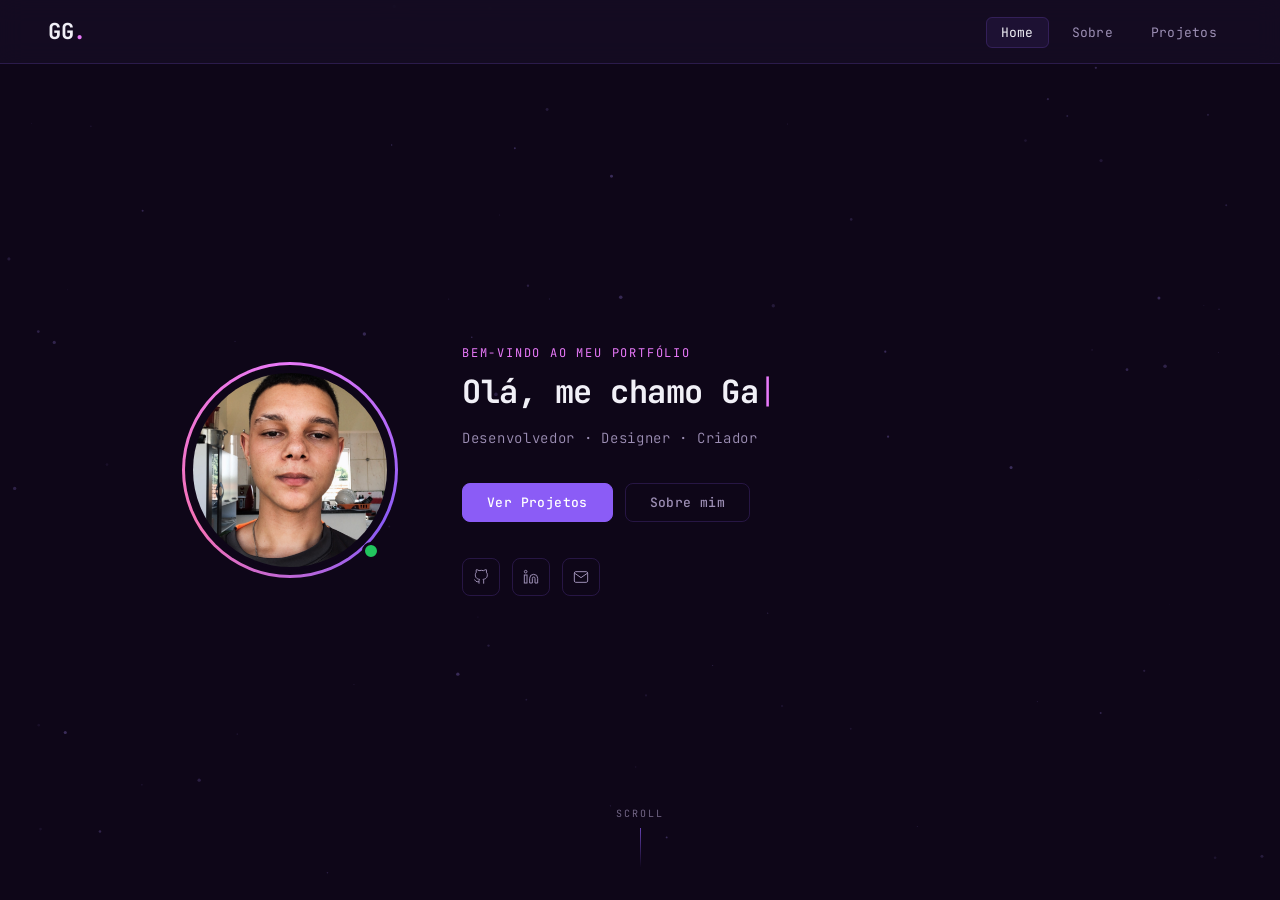
==== index.html @ 0ae0d935 "first commit" ====
<!DOCTYPE html>
<html lang="pt-br">

<head>
  <meta charset="UTF-8">
  <meta name="viewport" content="width=device-width, initial-scale=1.0">
  <title>Gabriel Gomes — Portfólio</title>
  <link rel="preconnect" href="https://fonts.googleapis.com">
  <link rel="preconnect" href="https://fonts.gstatic.com" crossorigin>
  <link href="https://fonts.googleapis.com/css2?family=JetBrains+Mono:wght@300;400;500;700&display=swap"
    rel="stylesheet">
  <link rel="stylesheet" type="text/css" href="/CSS/style.css">
</head>

<body>

  <canvas id="particles-canvas"></canvas>

  <nav class="navbar">
    <div class="nav-logo">GG<span class="accent">.</span></div>
    <ul>
      <li><a href="index.html" class="active">Home</a></li>
      <li><a href="sobre.html">Sobre</a></li>
      <li><a href="projetos.html">Projetos</a></li>
    </ul>
  </nav>

  <main class="hero">
    <div class="hero-inner">

      <div class="avatar-wrapper">
        <div class="avatar-ring"></div>
        <div class="user-icon">
          <img src="img/User.JPG" alt="Gabriel Gomes">
        </div>
        <div class="status-dot"></div>
      </div>

      <div class="hero-text">
        <div class="greeting">Bem-vindo ao meu portfólio</div>
        <h1 class="name-line">
          <span id="typing"></span><span class="cursor">|</span>
        </h1>
        <p class="tagline">Desenvolvedor · Designer · Criador</p>

        <div class="hero-cta">
          <a href="projetos.html" class="btn btn-primary">Ver Projetos</a>
          <a href="sobre.html" class="btn btn-ghost">Sobre mim</a>
        </div>

        <div class="social-row">
          <a href="https://github.com/gabrielarildo" class="social-link" title="GitHub">
            <svg viewBox="0 0 24 24" fill="none" stroke="currentColor" stroke-width="1.5">
              <path
                d="M9 19c-5 1.5-5-2.5-7-3m14 6v-3.87a3.37 3.37 0 0 0-.94-2.61c3.14-.35 6.44-1.54 6.44-7A5.44 5.44 0 0 0 20 4.77 5.07 5.07 0 0 0 19.91 1S18.73.65 16 2.48a13.38 13.38 0 0 0-7 0C6.27.65 5.09 1 5.09 1A5.07 5.07 0 0 0 5 4.77a5.44 5.44 0 0 0-1.5 3.78c0 5.42 3.3 6.61 6.44 7A3.37 3.37 0 0 0 9 18.13V22" />
            </svg>
          </a>
          <a href="https://www.linkedin.com/in/gabriel-arildo-74720120a/" class="social-link" title="LinkedIn">
            <svg viewBox="0 0 24 24" fill="none" stroke="currentColor" stroke-width="1.5">
              <path d="M16 8a6 6 0 0 1 6 6v7h-4v-7a2 2 0 0 0-2-2 2 2 0 0 0-2 2v7h-4v-7a6 6 0 0 1 6-6z" />
              <rect x="2" y="9" width="4" height="12" />
              <circle cx="4" cy="4" r="2" />
            </svg>
          </a>
          <a href="mailto:gabrielarildo48@gmail.com" class="social-link" title="Email">
            <svg viewBox="0 0 24 24" fill="none" stroke="currentColor" stroke-width="1.5">
              <path d="M4 4h16c1.1 0 2 .9 2 2v12c0 1.1-.9 2-2 2H4c-1.1 0-2-.9-2-2V6c0-1.1.9-2 2-2z" />
              <polyline points="22,6 12,13 2,6" />
            </svg>
          </a>
        </div>
      </div>

    </div>

    <div class="scroll-hint">
      <span>scroll</span>
      <div class="scroll-line"></div>
    </div>
  </main>

  <script src="/JS/script.js"></script>
</body>

</html>
---- CSS/style.css ----
@import url('https://fonts.googleapis.com/css2?family=JetBrains+Mono:wght@300;400;500;700&display=swap');

*,
*::before,
*::after {
  margin: 0;
  padding: 0;
  box-sizing: border-box;
}

:root {
  --bg: #0e0618;
  --surface: #160d24;
  --nav-bg: rgba(22, 13, 36, 0.85);
  --purple-deep: #270653;
  --purple-mid: #4a1d8a;
  --purple-light: #8b5cf6;
  --purple-glow: #a78bfa;
  --accent: #e879f9;
  --accent-warm: #f472b6;
  --text: #f1f0f7;
  --text-muted: #9d8fb5;
  --border: rgba(139, 92, 246, 0.2);
  --font: "JetBrains Mono", monospace;
}

html {
  scroll-behavior: smooth;
}

body {
  background-color: var(--bg);
  font-family: var(--font);
  color: var(--text);
  overflow-x: hidden;
  min-height: 100vh;
}

#particles-canvas {
  position: fixed;
  inset: 0;
  z-index: 0;
  pointer-events: none;
  opacity: 0.5;
}

.navbar {
  position: fixed;
  top: 0;
  left: 0;
  right: 0;
  z-index: 100;
  display: flex;
  align-items: center;
  justify-content: space-between;
  padding: 0 48px;
  height: 64px;
  background: var(--nav-bg);
  backdrop-filter: blur(12px);
  -webkit-backdrop-filter: blur(12px);
  border-bottom: 1px solid var(--border);
}

.nav-logo {
  font-size: 22px;
  font-weight: 700;
  letter-spacing: -0.5px;
  color: var(--text);
}

.nav-logo .accent {
  color: var(--accent);
}

.navbar ul {
  display: flex;
  list-style: none;
  gap: 8px;
}

.navbar a {
  text-decoration: none;
  color: var(--text-muted);
  font-size: 13px;
  font-weight: 400;
  padding: 6px 14px;
  border-radius: 6px;
  border: 1px solid transparent;
  transition: color 0.2s, border-color 0.2s, background 0.2s;
  letter-spacing: 0.02em;
}

.navbar a:hover,
.navbar a.active {
  color: var(--text);
  border-color: var(--border);
  background: rgba(139, 92, 246, 0.08);
}

.hero {
  position: relative;
  z-index: 1;
  min-height: 100vh;
  display: flex;
  flex-direction: column;
  align-items: center;
  justify-content: center;
  padding: 80px 48px 40px;
}

.hero-inner {
  display: flex;
  align-items: center;
  gap: 72px;
  max-width: 900px;
  width: 100%;
  animation: fadeUp 0.8s ease both;
}

.avatar-wrapper {
  position: relative;
  flex-shrink: 0;
}

.avatar-ring {
  position: absolute;
  inset: -8px;
  border-radius: 50%;
  background: conic-gradient(from 0deg, var(--accent), var(--purple-light), var(--accent-warm), var(--accent));
  animation: spin 6s linear infinite;
  z-index: 0;
}

.avatar-ring::after {
  content: '';
  position: absolute;
  inset: 3px;
  background: var(--bg);
  border-radius: 50%;
}

.user-icon {
  position: relative;
  z-index: 1;
  width: 200px;
  height: 200px;
  border-radius: 50%;
  overflow: hidden;
  border: 3px solid var(--bg);
}

.user-icon img {
  width: 100%;
  height: 100%;
  object-fit: cover;
}

.status-dot {
  position: absolute;
  bottom: 10px;
  right: 10px;
  z-index: 2;
  width: 18px;
  height: 18px;
  background: #22c55e;
  border-radius: 50%;
  border: 3px solid var(--bg);
  animation: pulse-dot 2s ease infinite;
}

.hero-text {
  flex: 1;
}

.greeting {
  font-size: 12px;
  font-weight: 400;
  color: var(--accent);
  letter-spacing: 0.15em;
  text-transform: uppercase;
  margin-bottom: 12px;
  opacity: 0;
  animation: fadeUp 0.6s ease 0.2s both;
}

.name-line {
  font-size: clamp(22px, 3vw, 32px);
  font-weight: 700;
  line-height: 1.2;
  letter-spacing: -0.5px;
  color: var(--text);
  min-height: 40px;
  margin-bottom: 16px;
  opacity: 0;
  animation: fadeUp 0.6s ease 0.35s both;
}

.tagline {
  font-size: 14px;
  font-weight: 300;
  color: var(--text-muted);
  letter-spacing: 0.05em;
  margin-bottom: 36px;
  opacity: 0;
  animation: fadeUp 0.6s ease 0.5s both;
}

.hero-cta {
  display: flex;
  gap: 12px;
  margin-bottom: 36px;
  opacity: 0;
  animation: fadeUp 0.6s ease 0.65s both;
}

.btn {
  display: inline-block;
  padding: 10px 24px;
  font-family: var(--font);
  font-size: 13px;
  font-weight: 500;
  text-decoration: none;
  border-radius: 8px;
  border: 1px solid transparent;
  cursor: pointer;
  transition: transform 0.15s, box-shadow 0.15s, background 0.2s;
  letter-spacing: 0.03em;
}

.btn-primary {
  background: var(--purple-light);
  color: #fff;
  border-color: var(--purple-light);
}

.btn-primary:hover {
  background: var(--purple-glow);
  border-color: var(--purple-glow);
  transform: translateY(-2px);
  box-shadow: 0 8px 24px rgba(139, 92, 246, 0.35);
}

.btn-ghost {
  background: transparent;
  color: var(--text-muted);
  border-color: var(--border);
}

.btn-ghost:hover {
  color: var(--text);
  border-color: rgba(139, 92, 246, 0.5);
  background: rgba(139, 92, 246, 0.08);
  transform: translateY(-2px);
}

.social-row {
  display: flex;
  gap: 12px;
  opacity: 0;
  animation: fadeUp 0.6s ease 0.8s both;
}

.social-link {
  display: flex;
  align-items: center;
  justify-content: center;
  width: 38px;
  height: 38px;
  border-radius: 8px;
  border: 1px solid var(--border);
  color: var(--text-muted);
  text-decoration: none;
  transition: color 0.2s, border-color 0.2s, background 0.2s, transform 0.15s;
}

.social-link svg {
  width: 16px;
  height: 16px;
}

.social-link:hover {
  color: var(--accent);
  border-color: rgba(232, 121, 249, 0.4);
  background: rgba(232, 121, 249, 0.08);
  transform: translateY(-2px);
}

.cursor {
  color: var(--accent);
  font-weight: 300;
  animation: blink 1.1s ease-in-out infinite;
}

@keyframes blink {

  0%,
  100% {
    opacity: 1;
  }

  50% {
    opacity: 0;
  }
}

.scroll-hint {
  position: absolute;
  bottom: 32px;
  left: 50%;
  transform: translateX(-50%);
  display: flex;
  flex-direction: column;
  align-items: center;
  gap: 8px;
  opacity: 0;
  animation: fadeIn 1s ease 1.4s both;
}

.scroll-hint span {
  font-size: 10px;
  letter-spacing: 0.2em;
  text-transform: uppercase;
  color: var(--text-muted);
}

.scroll-line {
  width: 1px;
  height: 40px;
  background: linear-gradient(to bottom, var(--purple-light), transparent);
  animation: scroll-anim 2s ease-in-out infinite;
}

@keyframes fadeUp {
  from {
    opacity: 0;
    transform: translateY(20px);
  }

  to {
    opacity: 1;
    transform: translateY(0);
  }
}

@keyframes fadeIn {
  from {
    opacity: 0;
  }

  to {
    opacity: 0.7;
  }
}

@keyframes spin {
  from {
    transform: rotate(0deg);
  }

  to {
    transform: rotate(360deg);
  }
}

@keyframes pulse-dot {

  0%,
  100% {
    box-shadow: 0 0 0 0 rgba(34, 197, 94, 0.5);
  }

  50% {
    box-shadow: 0 0 0 6px rgba(34, 197, 94, 0);
  }
}

@keyframes scroll-anim {
  0% {
    transform: scaleY(0);
    transform-origin: top;
  }

  50% {
    transform: scaleY(1);
    transform-origin: top;
  }

  51% {
    transform: scaleY(1);
    transform-origin: bottom;
  }

  100% {
    transform: scaleY(0);
    transform-origin: bottom;
  }
}

@media (max-width: 768px) {
  .navbar {
    padding: 0 24px;
  }

  .hero-inner {
    flex-direction: column;
    text-align: center;
    gap: 40px;
  }

  .user-icon {
    width: 150px;
    height: 150px;
  }

  .avatar-ring {
    inset: -6px;
  }

  .hero-cta {
    justify-content: center;
  }

  .social-row {
    justify-content: center;
  }

  .hero {
    padding: 80px 24px 40px;
  }

  .name-line {
    font-size: 20px;
  }
}
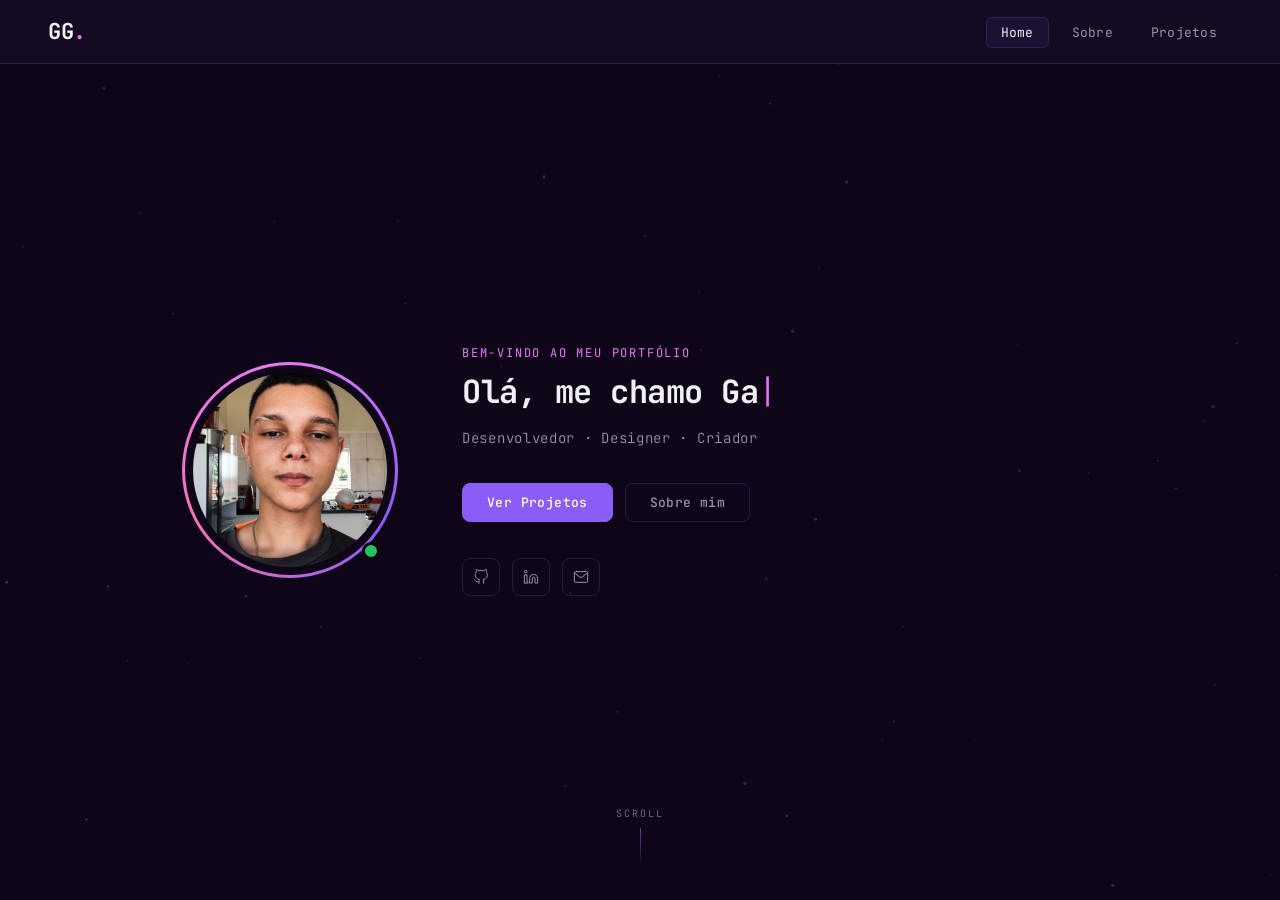
==== commit 50468a05: "nova atualicacao" ====
--- a/index.html
+++ b/index.html
@@ -9,7 +9,7 @@
   <link rel="preconnect" href="https://fonts.gstatic.com" crossorigin>
   <link href="https://fonts.googleapis.com/css2?family=JetBrains+Mono:wght@300;400;500;700&display=swap"
     rel="stylesheet">
-  <link rel="stylesheet" type="text/css" href="/CSS/style.css">
+  <link rel="stylesheet" type="text/css" href="CSS/style.css">
 </head>
 
 <body>
@@ -79,7 +79,7 @@
     </div>
   </main>
 
-  <script src="/JS/script.js"></script>
+  <script src="JS/script.js"></script>
 </body>
 
 </html>
--- a/CSS/style.css
+++ b/CSS/style.css
@@ -1,8 +1,6 @@
 @import url('https://fonts.googleapis.com/css2?family=JetBrains+Mono:wght@300;400;500;700&display=swap');
 
-*,
-*::before,
-*::after {
+*, *::before, *::after {
   margin: 0;
   padding: 0;
   box-sizing: border-box;
@@ -24,9 +22,7 @@
   --font: "JetBrains Mono", monospace;
 }
 
-html {
-  scroll-behavior: smooth;
-}
+html { scroll-behavior: smooth; }
 
 body {
   background-color: var(--bg);
@@ -46,9 +42,7 @@
 
 .navbar {
   position: fixed;
-  top: 0;
-  left: 0;
-  right: 0;
+  top: 0; left: 0; right: 0;
   z-index: 100;
   display: flex;
   align-items: center;
@@ -292,15 +286,8 @@
 }
 
 @keyframes blink {
-
-  0%,
-  100% {
-    opacity: 1;
-  }
-
-  50% {
-    opacity: 0;
-  }
+  0%, 100% { opacity: 1; }
+  50% { opacity: 0; }
 }
 
 .scroll-hint {
@@ -331,104 +318,46 @@
 }
 
 @keyframes fadeUp {
-  from {
-    opacity: 0;
-    transform: translateY(20px);
-  }
-
-  to {
-    opacity: 1;
-    transform: translateY(0);
-  }
+  from { opacity: 0; transform: translateY(20px); }
+  to   { opacity: 1; transform: translateY(0); }
 }
 
 @keyframes fadeIn {
-  from {
-    opacity: 0;
-  }
-
-  to {
-    opacity: 0.7;
-  }
+  from { opacity: 0; }
+  to   { opacity: 0.7; }
 }
 
 @keyframes spin {
-  from {
-    transform: rotate(0deg);
-  }
-
-  to {
-    transform: rotate(360deg);
-  }
+  from { transform: rotate(0deg); }
+  to   { transform: rotate(360deg); }
 }
 
 @keyframes pulse-dot {
-
-  0%,
-  100% {
-    box-shadow: 0 0 0 0 rgba(34, 197, 94, 0.5);
-  }
-
-  50% {
-    box-shadow: 0 0 0 6px rgba(34, 197, 94, 0);
-  }
+  0%, 100% { box-shadow: 0 0 0 0 rgba(34, 197, 94, 0.5); }
+  50%       { box-shadow: 0 0 0 6px rgba(34, 197, 94, 0); }
 }
 
 @keyframes scroll-anim {
-  0% {
-    transform: scaleY(0);
-    transform-origin: top;
-  }
-
-  50% {
-    transform: scaleY(1);
-    transform-origin: top;
-  }
-
-  51% {
-    transform: scaleY(1);
-    transform-origin: bottom;
-  }
-
-  100% {
-    transform: scaleY(0);
-    transform-origin: bottom;
-  }
+  0%   { transform: scaleY(0); transform-origin: top; }
+  50%  { transform: scaleY(1); transform-origin: top; }
+  51%  { transform: scaleY(1); transform-origin: bottom; }
+  100% { transform: scaleY(0); transform-origin: bottom; }
 }
 
 @media (max-width: 768px) {
-  .navbar {
-    padding: 0 24px;
-  }
-
+  .navbar { padding: 0 24px; }
   .hero-inner {
     flex-direction: column;
     text-align: center;
     gap: 40px;
   }
-
-  .user-icon {
-    width: 150px;
-    height: 150px;
-  }
-
-  .avatar-ring {
-    inset: -6px;
-  }
-
-  .hero-cta {
-    justify-content: center;
-  }
-
-  .social-row {
-    justify-content: center;
-  }
-
-  .hero {
-    padding: 80px 24px 40px;
-  }
-
-  .name-line {
-    font-size: 20px;
-  }
-}+  .user-icon { width: 150px; height: 150px; }
+  .avatar-ring { inset: -6px; }
+  .hero-cta { justify-content: center; }
+  .social-row { justify-content: center; }
+  .hero { padding: 80px 24px 40px; }
+  .name-line { font-size: 20px; }
+}
+
+
+
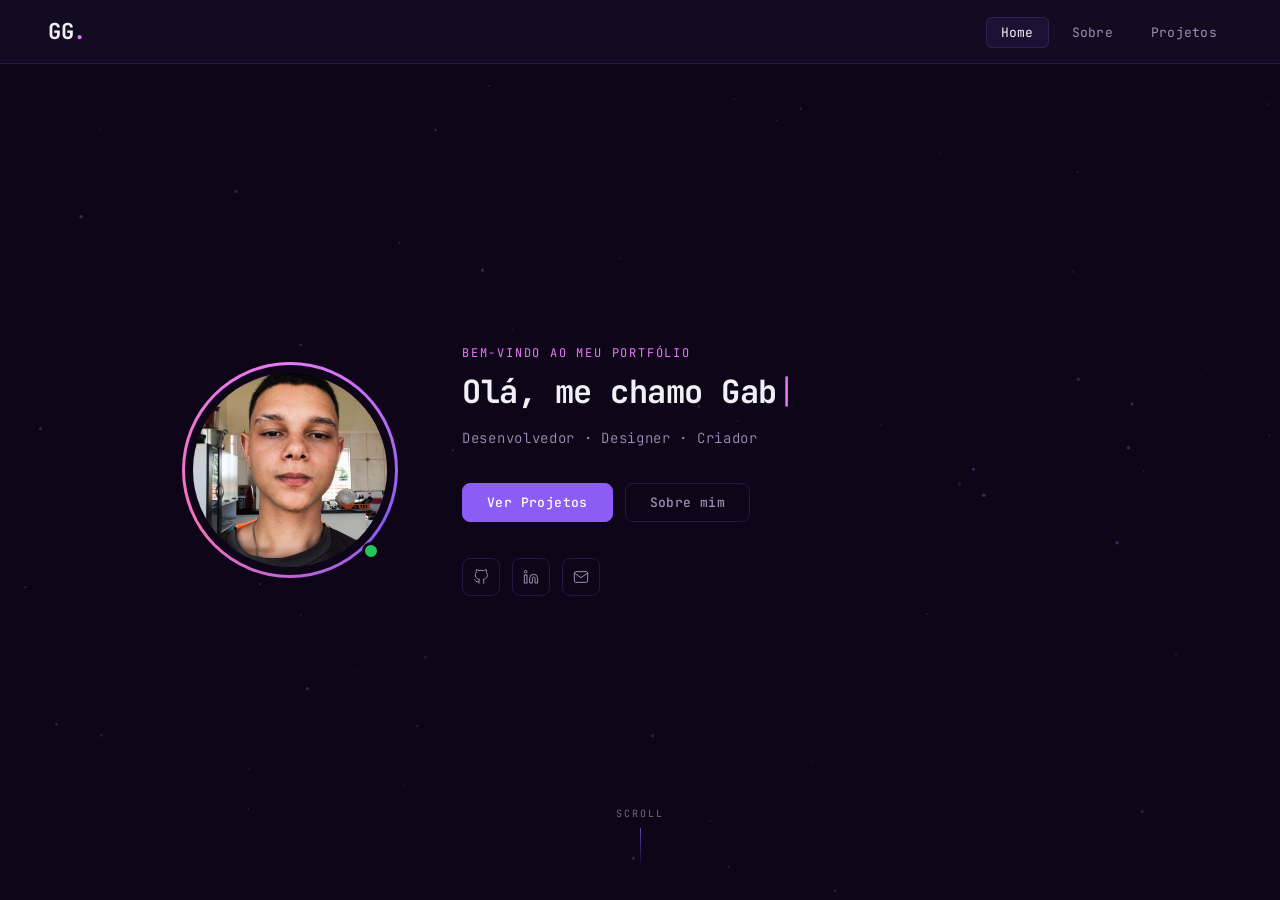
==== commit 8a40e4b0: "Atualizar o index.html" ====
--- a/index.html
+++ b/index.html
@@ -9,7 +9,7 @@
   <link rel="preconnect" href="https://fonts.gstatic.com" crossorigin>
   <link href="https://fonts.googleapis.com/css2?family=JetBrains+Mono:wght@300;400;500;700&display=swap"
     rel="stylesheet">
-  <link rel="stylesheet" type="text/css" href="CSS/style.css">
+  <link rel="stylesheet" type="text/css" href="/CSS/style.css">
 </head>
 
 <body>
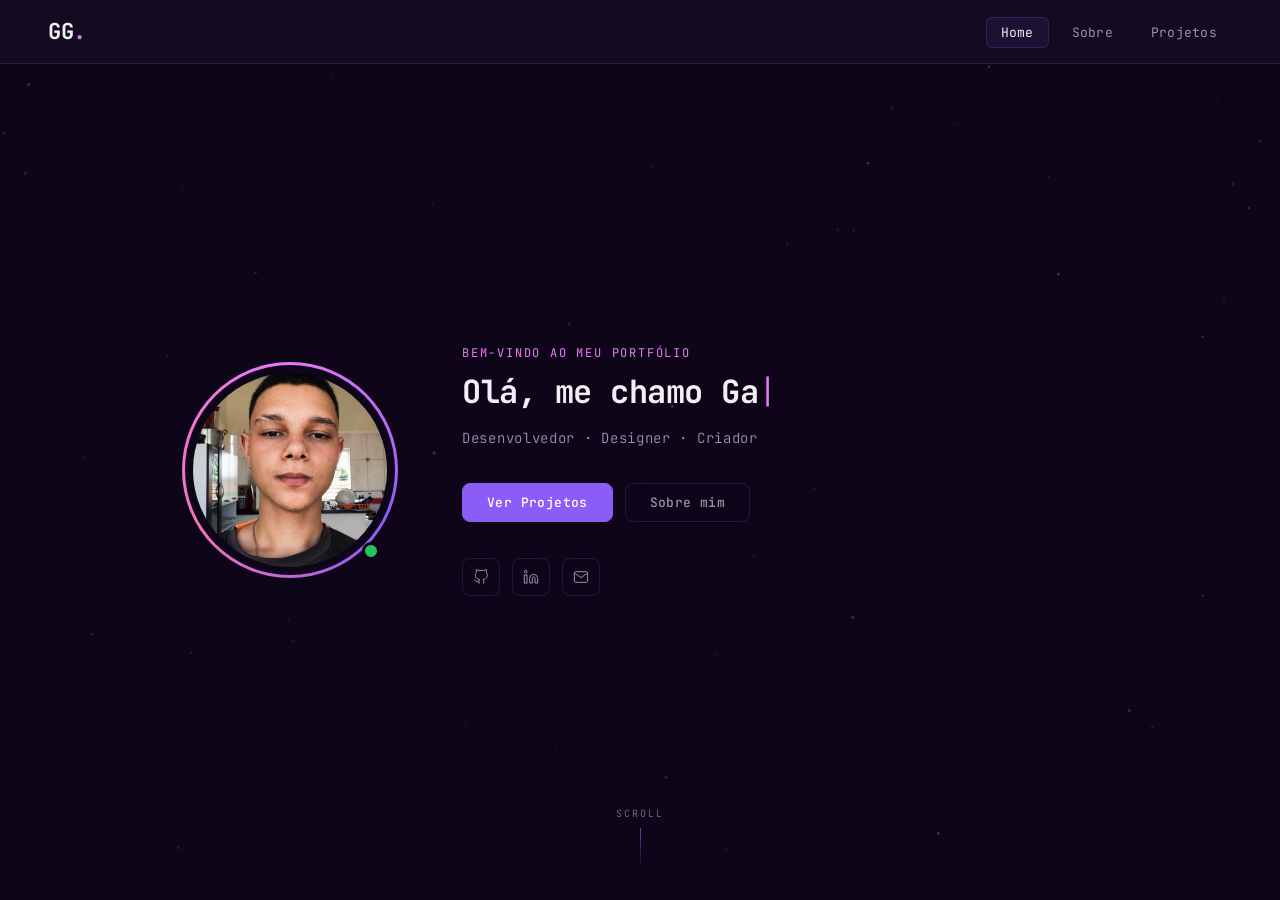
==== commit 92394467: "Atualizar o index.html" ====
--- a/index.html
+++ b/index.html
@@ -9,7 +9,7 @@
   <link rel="preconnect" href="https://fonts.gstatic.com" crossorigin>
   <link href="https://fonts.googleapis.com/css2?family=JetBrains+Mono:wght@300;400;500;700&display=swap"
     rel="stylesheet">
-  <link rel="stylesheet" type="text/css" href="/CSS/style.css">
+  <link rel="stylesheet" type="text/css" href="CSS/style.css">
 </head>
 
 <body>
